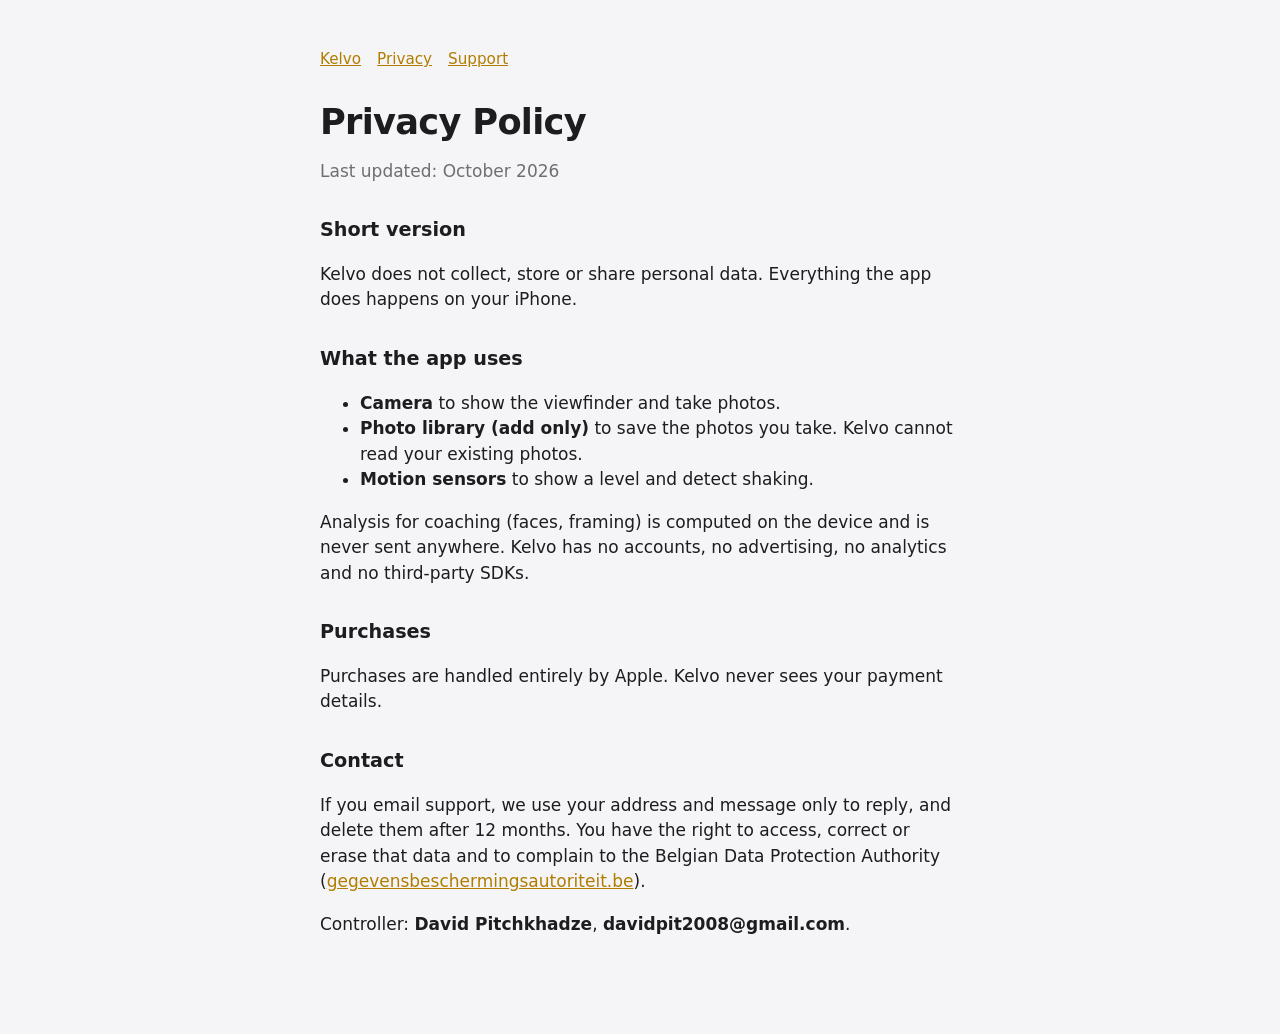
==== privacy.html @ 8fc8ec06 "Add privacy policy and support pages Co-Authored-By: Claude Sonnet 5.5 <noreply@anthropic.com> Claud" ====
<!doctype html><html lang="en"><head><meta charset="utf-8"><meta name="viewport" content="width=device-width,initial-scale=1">
<title>Kelvo Privacy Policy</title><link rel="stylesheet" href="style.css"></head><body><main>
<nav><a href="index.html">Kelvo</a><a href="privacy.html">Privacy</a><a href="support.html">Support</a></nav>
<h1>Privacy Policy</h1><p class="sub">Last updated: October 2026</p>
<h2>Short version</h2><p>Kelvo does not collect, store or share personal data. Everything the app does happens on your iPhone.</p>
<h2>What the app uses</h2><ul><li><b>Camera</b> to show the viewfinder and take photos.</li><li><b>Photo library (add only)</b> to save the photos you take. Kelvo cannot read your existing photos.</li><li><b>Motion sensors</b> to show a level and detect shaking.</li></ul>
<p>Analysis for coaching (faces, framing) is computed on the device and is never sent anywhere. Kelvo has no accounts, no advertising, no analytics and no third-party SDKs.</p>
<h2>Purchases</h2><p>Purchases are handled entirely by Apple. Kelvo never sees your payment details.</p>
<h2>Contact</h2><p>If you email support, we use your address and message only to reply, and delete them after 12 months. You have the right to access, correct or erase that data and to complain to the Belgian Data Protection Authority (<a href="https://www.gegevensbeschermingsautoriteit.be/">gegevensbeschermingsautoriteit.be</a>).</p>
<p>Controller: <b>David Pitchkhadze</b>, <b>davidpit2008@gmail.com</b>.</p>
</main></body></html>
---- style.css ----
:root{--bg:#f5f5f7;--fg:#1d1d1f;--sub:#6e6e73;--card:#fff;--accent:#b07d00}
@media(prefers-color-scheme:dark){:root{--bg:#000;--fg:#f5f5f7;--sub:#a1a1a6;--card:#1c1c1e;--accent:#ffcc40}}
*{box-sizing:border-box}body{margin:0;background:var(--bg);color:var(--fg);font:17px/1.5 -apple-system,BlinkMacSystemFont,"SF Pro Text",system-ui,sans-serif}
main{max-width:680px;margin:0 auto;padding:48px 20px 80px}h1{font-size:2.2rem;line-height:1.1;margin:0 0 8px;letter-spacing:-.02em}
h2{font-size:1.2rem;margin:32px 0 8px}p,li{color:var(--fg)}.sub{color:var(--sub)}a{color:var(--accent)}
.card{background:var(--card);border-radius:18px;padding:18px 20px;margin:16px 0}nav{display:flex;gap:16px;margin-bottom:32px;font-size:.95rem}
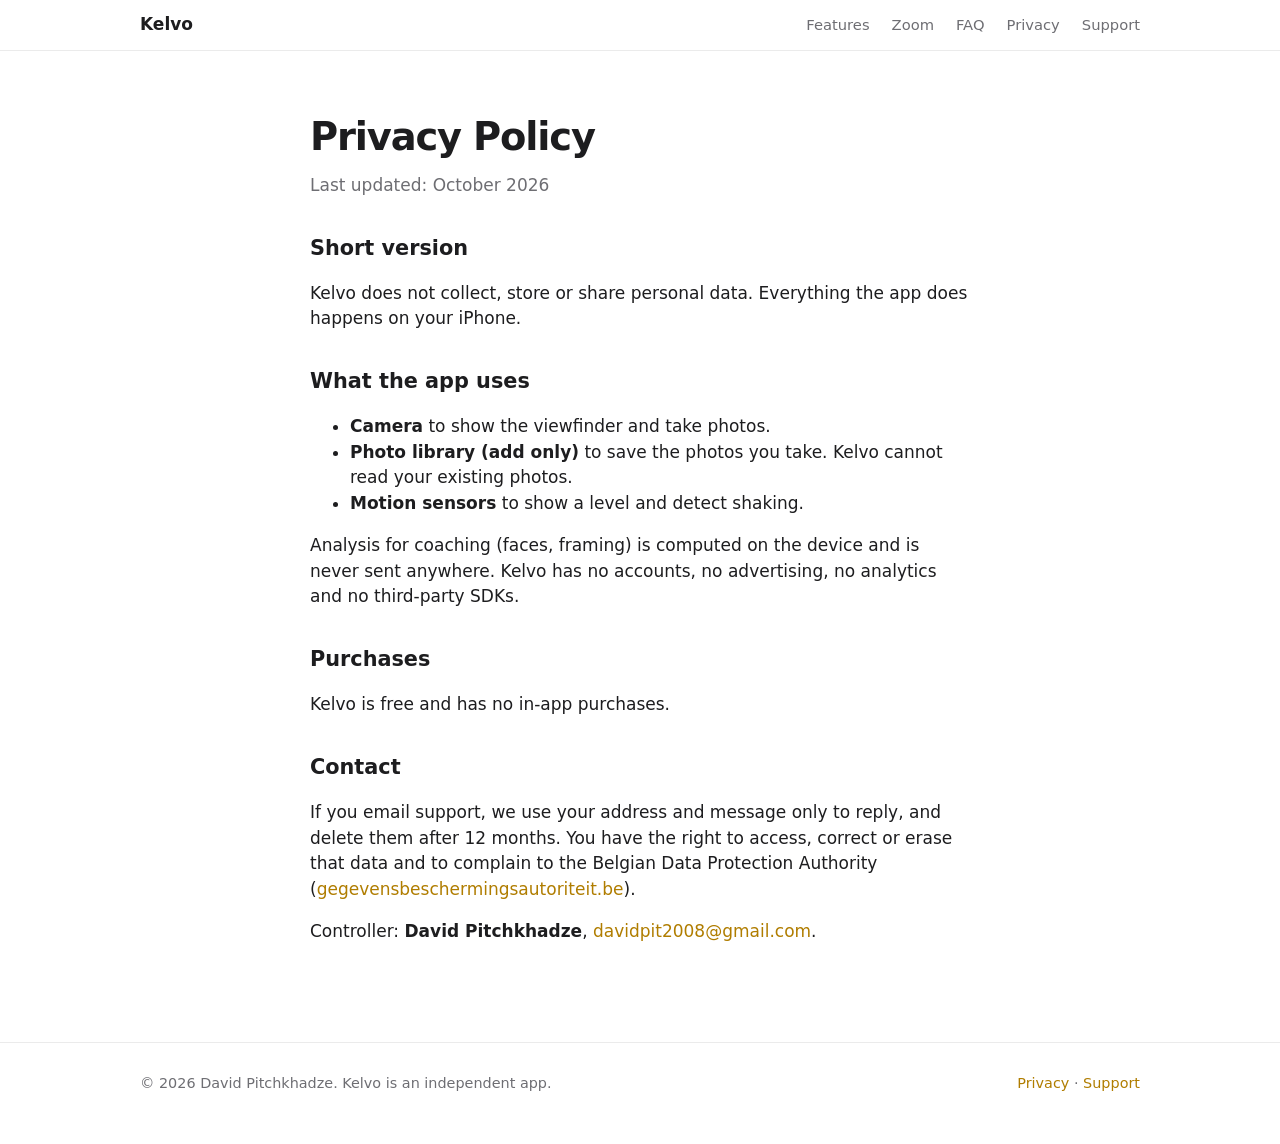
==== commit 296238ae: "Full landing page, privacy and support Co-Authored-By: Claude Sonnet 5.5 <noreply@anthropic.com> Cla" ====
--- a/privacy.html
+++ b/privacy.html
@@ -1,11 +1,51 @@
 <!doctype html><html lang="en"><head><meta charset="utf-8"><meta name="viewport" content="width=device-width,initial-scale=1">
-<title>Kelvo Privacy Policy</title><link rel="stylesheet" href="style.css"></head><body><main>
-<nav><a href="index.html">Kelvo</a><a href="privacy.html">Privacy</a><a href="support.html">Support</a></nav>
-<h1>Privacy Policy</h1><p class="sub">Last updated: October 2026</p>
+<title>Kelvo Privacy Policy</title><meta name="description" content="How Kelvo handles your data: it doesn&#x27;t collect any.">
+<meta name="theme-color" content="#000000"><meta property="og:title" content="Kelvo Privacy Policy"><meta property="og:description" content="How Kelvo handles your data: it doesn&#x27;t collect any.">
+<style>
+:root{--bg:#fff;--fg:#1d1d1f;--sub:#6e6e73;--card:#f5f5f7;--line:rgba(0,0,0,.08);--accent:#b07d00;--amber:#ffcc40}
+@media(prefers-color-scheme:dark){:root{--bg:#000;--fg:#f5f5f7;--sub:#a1a1a6;--card:#1c1c1e;--line:rgba(255,255,255,.1);--accent:#ffcc40}}
+*{box-sizing:border-box}html{scroll-behavior:smooth}body{margin:0;overflow-x:hidden;background:var(--bg);color:var(--fg);font:17px/1.5 -apple-system,BlinkMacSystemFont,"SF Pro Text",system-ui,sans-serif;-webkit-font-smoothing:antialiased}
+a{color:var(--accent);text-decoration:none}a:hover{text-decoration:underline}
+nav{position:sticky;top:0;z-index:10;backdrop-filter:saturate(180%) blur(20px);-webkit-backdrop-filter:saturate(180%) blur(20px);background:color-mix(in srgb,var(--bg) 72%,transparent);border-bottom:1px solid var(--line)}
+nav .in{max-width:1040px;margin:0 auto;padding:12px 20px;display:flex;align-items:center;justify-content:space-between}
+nav b{font-weight:600;color:var(--fg)}nav .links{display:flex;gap:22px;font-size:.92rem}nav .links a{color:var(--sub)}
+.wrap{max-width:1040px;margin:0 auto;padding:0 20px}
+.hero{text-align:center;padding:72px 0 24px}
+.eyebrow{color:var(--accent);font-weight:600;letter-spacing:.02em}
+h1{font-size:clamp(2rem,8.2vw,4.6rem);line-height:1.03;letter-spacing:-.03em;margin:10px 0 14px;font-weight:700}
+h1 em{font-style:normal;background:linear-gradient(90deg,#ffcc40,#ff9f0a);-webkit-background-clip:text;background-clip:text;color:transparent}
+.lead{max-width:640px;margin:0 auto;color:var(--sub);font-size:1.25rem}
+.cta{margin:30px 0 8px;display:flex;gap:12px;justify-content:center;flex-wrap:wrap}
+.btn{display:inline-flex;align-items:center;gap:8px;padding:13px 22px;border-radius:980px;font-weight:600;background:var(--fg);color:var(--bg)}
+.btn.ghost{background:transparent;color:var(--accent);border:1px solid var(--line)}.btn:hover{text-decoration:none;opacity:.88}
+.note{color:var(--sub);font-size:.9rem}
+.phones{display:flex;gap:28px;justify-content:center;align-items:flex-end;margin:46px 0 0;flex-wrap:wrap}
+.phone{width:250px;aspect-ratio:1320/2868;border-radius:40px;border:7px solid #1a1a1c;background:#000;position:relative;overflow:hidden;box-shadow:0 30px 60px -20px rgba(0,0,0,.45)}
+.phone img{width:100%;height:100%;object-fit:cover;display:block}
+.phone.mock{background:linear-gradient(160deg,#2b3140,#14161c 60%,#262932)}
+.phone.mock .grid{position:absolute;inset:14% 0 24% 0;background:linear-gradient(transparent 33%,rgba(255,255,255,.25) 33%,rgba(255,255,255,.25) calc(33% + 1px),transparent calc(33% + 1px),transparent 66%,rgba(255,255,255,.25) 66%,rgba(255,255,255,.25) calc(66% + 1px),transparent calc(66% + 1px)),linear-gradient(90deg,transparent 33%,rgba(255,255,255,.25) 33%,rgba(255,255,255,.25) calc(33% + 1px),transparent calc(33% + 1px),transparent 66%,rgba(255,255,255,.25) 66%,rgba(255,255,255,.25) calc(66% + 1px),transparent calc(66% + 1px))}
+.phone.mock .pill{position:absolute;left:50%;transform:translateX(-50%);bottom:30%;padding:8px 14px;border-radius:99px;background:rgba(255,255,255,.14);backdrop-filter:blur(12px);color:#fff;font-size:.78rem;font-weight:600;white-space:nowrap}
+.phone.mock .shutter{position:absolute;left:50%;transform:translateX(-50%);bottom:5%;width:58px;height:58px;border-radius:50%;border:4px solid #fff;box-shadow:inset 0 0 0 4px #000,inset 0 0 0 40px #fff}
+.phone.mock .zoom{position:absolute;left:50%;transform:translateX(-50%);bottom:17%;display:flex;gap:6px;color:#fff;font-size:.72rem;font-weight:600}
+.phone.mock .zoom span{width:30px;height:30px;border-radius:50%;background:rgba(255,255,255,.14);display:grid;place-items:center}.phone.mock .zoom span.on{color:#ffcc40}
+section{padding:84px 0}section h2{font-size:clamp(1.9rem,4.4vw,3rem);letter-spacing:-.02em;line-height:1.08;margin:0 0 12px}
+section .lead2{color:var(--sub);font-size:1.15rem;max-width:620px;margin:0 0 36px}
+.cards{display:grid;grid-template-columns:repeat(auto-fit,minmax(260px,1fr));gap:16px}
+.card{background:var(--card);border-radius:24px;padding:26px}.card h3{margin:10px 0 6px;font-size:1.2rem}.card p{margin:0;color:var(--sub)}
+.ico{width:44px;height:44px;border-radius:12px;display:grid;place-items:center;font-size:1.4rem;background:linear-gradient(145deg,#ffcc40,#ff9f0a);color:#1a1a1c}
+.zones{display:grid;grid-template-columns:repeat(auto-fit,minmax(220px,1fr));gap:14px}
+.zone{border-radius:20px;padding:20px;background:var(--card);border:1px solid var(--line)}.zone b{display:block;font-size:1.05rem}.zone span{color:var(--sub);font-size:.95rem}
+.dot{display:inline-block;width:10px;height:10px;border-radius:50%;margin-right:8px}
+details{border-bottom:1px solid var(--line);padding:16px 0}summary{cursor:pointer;font-weight:600;list-style:none}summary::-webkit-details-marker{display:none}details p{color:var(--sub);margin:10px 0 0}
+footer{border-top:1px solid var(--line);padding:30px 0 50px;color:var(--sub);font-size:.9rem}footer .wrap{display:flex;gap:18px;flex-wrap:wrap;justify-content:space-between}
+.phone{max-width:30vw}@media(max-width:620px){nav .links a:not(:nth-last-child(-n+2)){display:none}.phones{gap:10px}.phone{border-width:4px;border-radius:24px}.hero{padding-top:48px}}.doc{max-width:700px;margin:0 auto;padding:56px 20px 80px}.doc h1{font-size:2.4rem}.doc h2{margin-top:34px;font-size:1.3rem}.doc li,.doc p{color:var(--fg)}.doc .sub{color:var(--sub)}
+</style></head><body>
+<nav><div class="in"><b>Kelvo</b><div class="links"><a href="index.html#features">Features</a><a href="index.html#zoom">Zoom</a><a href="index.html#faq">FAQ</a><a href="privacy.html">Privacy</a><a href="support.html">Support</a></div></div></nav>
+<div class="doc"><h1>Privacy Policy</h1><p class="sub">Last updated: October 2026</p>
 <h2>Short version</h2><p>Kelvo does not collect, store or share personal data. Everything the app does happens on your iPhone.</p>
 <h2>What the app uses</h2><ul><li><b>Camera</b> to show the viewfinder and take photos.</li><li><b>Photo library (add only)</b> to save the photos you take. Kelvo cannot read your existing photos.</li><li><b>Motion sensors</b> to show a level and detect shaking.</li></ul>
 <p>Analysis for coaching (faces, framing) is computed on the device and is never sent anywhere. Kelvo has no accounts, no advertising, no analytics and no third-party SDKs.</p>
-<h2>Purchases</h2><p>Purchases are handled entirely by Apple. Kelvo never sees your payment details.</p>
+<h2>Purchases</h2><p>Kelvo is free and has no in-app purchases.</p>
 <h2>Contact</h2><p>If you email support, we use your address and message only to reply, and delete them after 12 months. You have the right to access, correct or erase that data and to complain to the Belgian Data Protection Authority (<a href="https://www.gegevensbeschermingsautoriteit.be/">gegevensbeschermingsautoriteit.be</a>).</p>
-<p>Controller: <b>David Pitchkhadze</b>, <b>davidpit2008@gmail.com</b>.</p>
-</main></body></html>
+<p>Controller: <b>David Pitchkhadze</b>, <a href="mailto:davidpit2008@gmail.com">davidpit2008@gmail.com</a>.</p></div>
+<footer><div class="wrap"><span>© 2026 David Pitchkhadze. Kelvo is an independent app.</span><span><a href="privacy.html">Privacy</a> · <a href="support.html">Support</a></span></div></footer></body></html>
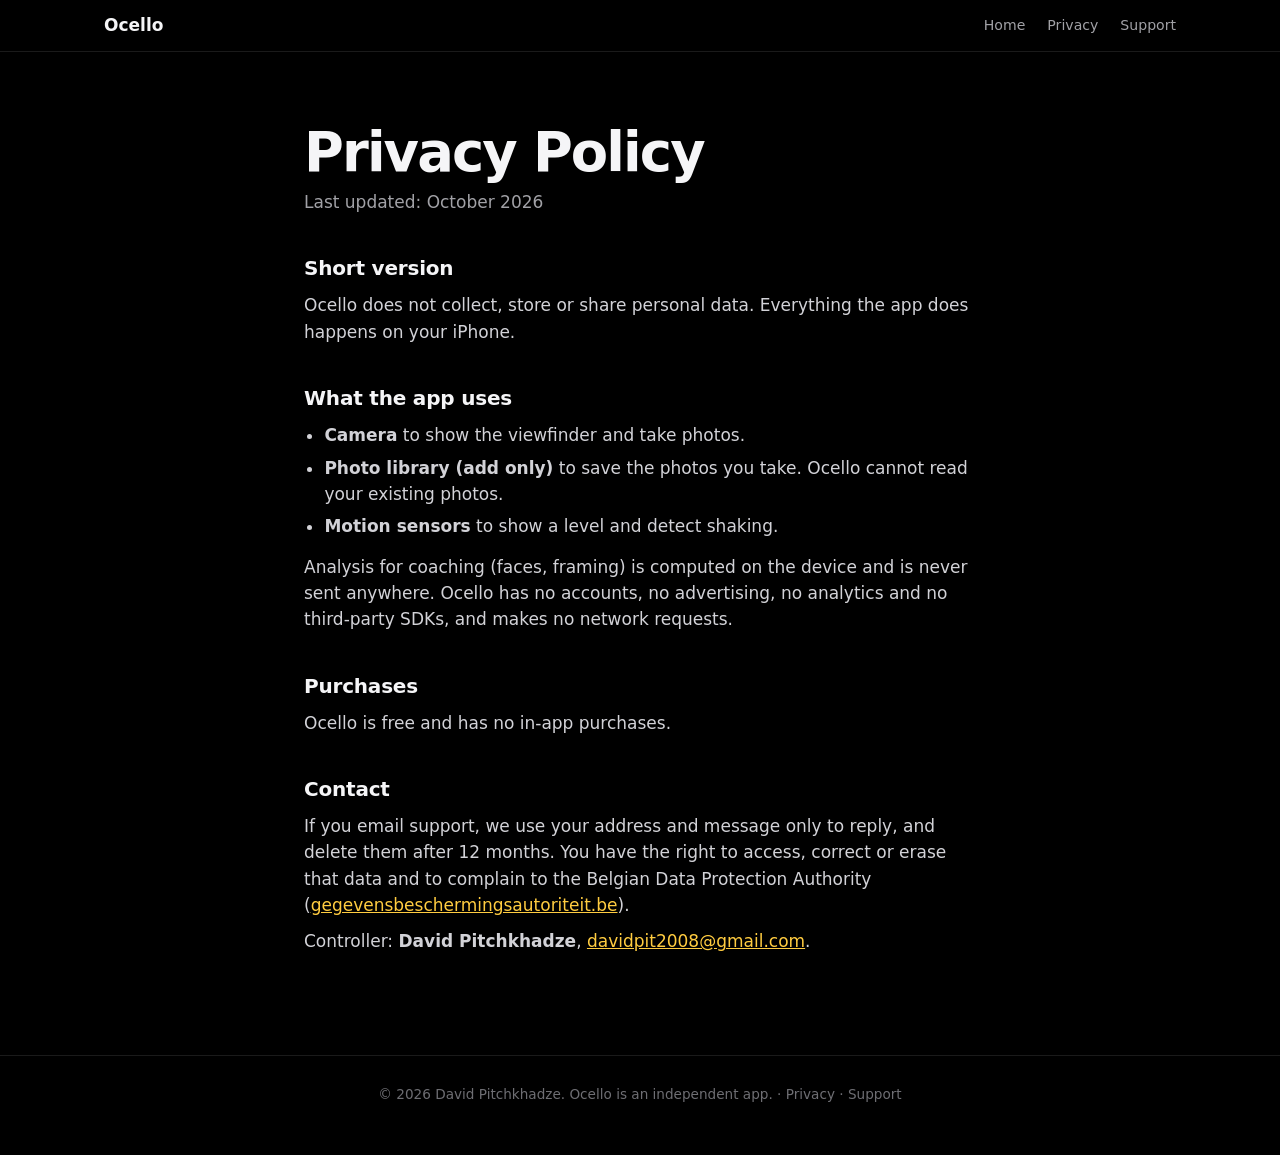
==== commit b1e88b61: "Redesigned landing page (Ocello): interactive coach demo, honest-zoom slider, manual controls Co-Aut" ====
--- a/privacy.html
+++ b/privacy.html
@@ -1,51 +1,19 @@
 <!doctype html><html lang="en"><head><meta charset="utf-8"><meta name="viewport" content="width=device-width,initial-scale=1">
-<title>Kelvo Privacy Policy</title><meta name="description" content="How Kelvo handles your data: it doesn&#x27;t collect any.">
-<meta name="theme-color" content="#000000"><meta property="og:title" content="Kelvo Privacy Policy"><meta property="og:description" content="How Kelvo handles your data: it doesn&#x27;t collect any.">
-<style>
-:root{--bg:#fff;--fg:#1d1d1f;--sub:#6e6e73;--card:#f5f5f7;--line:rgba(0,0,0,.08);--accent:#b07d00;--amber:#ffcc40}
-@media(prefers-color-scheme:dark){:root{--bg:#000;--fg:#f5f5f7;--sub:#a1a1a6;--card:#1c1c1e;--line:rgba(255,255,255,.1);--accent:#ffcc40}}
-*{box-sizing:border-box}html{scroll-behavior:smooth}body{margin:0;overflow-x:hidden;background:var(--bg);color:var(--fg);font:17px/1.5 -apple-system,BlinkMacSystemFont,"SF Pro Text",system-ui,sans-serif;-webkit-font-smoothing:antialiased}
-a{color:var(--accent);text-decoration:none}a:hover{text-decoration:underline}
-nav{position:sticky;top:0;z-index:10;backdrop-filter:saturate(180%) blur(20px);-webkit-backdrop-filter:saturate(180%) blur(20px);background:color-mix(in srgb,var(--bg) 72%,transparent);border-bottom:1px solid var(--line)}
-nav .in{max-width:1040px;margin:0 auto;padding:12px 20px;display:flex;align-items:center;justify-content:space-between}
-nav b{font-weight:600;color:var(--fg)}nav .links{display:flex;gap:22px;font-size:.92rem}nav .links a{color:var(--sub)}
-.wrap{max-width:1040px;margin:0 auto;padding:0 20px}
-.hero{text-align:center;padding:72px 0 24px}
-.eyebrow{color:var(--accent);font-weight:600;letter-spacing:.02em}
-h1{font-size:clamp(2rem,8.2vw,4.6rem);line-height:1.03;letter-spacing:-.03em;margin:10px 0 14px;font-weight:700}
-h1 em{font-style:normal;background:linear-gradient(90deg,#ffcc40,#ff9f0a);-webkit-background-clip:text;background-clip:text;color:transparent}
-.lead{max-width:640px;margin:0 auto;color:var(--sub);font-size:1.25rem}
-.cta{margin:30px 0 8px;display:flex;gap:12px;justify-content:center;flex-wrap:wrap}
-.btn{display:inline-flex;align-items:center;gap:8px;padding:13px 22px;border-radius:980px;font-weight:600;background:var(--fg);color:var(--bg)}
-.btn.ghost{background:transparent;color:var(--accent);border:1px solid var(--line)}.btn:hover{text-decoration:none;opacity:.88}
-.note{color:var(--sub);font-size:.9rem}
-.phones{display:flex;gap:28px;justify-content:center;align-items:flex-end;margin:46px 0 0;flex-wrap:wrap}
-.phone{width:250px;aspect-ratio:1320/2868;border-radius:40px;border:7px solid #1a1a1c;background:#000;position:relative;overflow:hidden;box-shadow:0 30px 60px -20px rgba(0,0,0,.45)}
-.phone img{width:100%;height:100%;object-fit:cover;display:block}
-.phone.mock{background:linear-gradient(160deg,#2b3140,#14161c 60%,#262932)}
-.phone.mock .grid{position:absolute;inset:14% 0 24% 0;background:linear-gradient(transparent 33%,rgba(255,255,255,.25) 33%,rgba(255,255,255,.25) calc(33% + 1px),transparent calc(33% + 1px),transparent 66%,rgba(255,255,255,.25) 66%,rgba(255,255,255,.25) calc(66% + 1px),transparent calc(66% + 1px)),linear-gradient(90deg,transparent 33%,rgba(255,255,255,.25) 33%,rgba(255,255,255,.25) calc(33% + 1px),transparent calc(33% + 1px),transparent 66%,rgba(255,255,255,.25) 66%,rgba(255,255,255,.25) calc(66% + 1px),transparent calc(66% + 1px))}
-.phone.mock .pill{position:absolute;left:50%;transform:translateX(-50%);bottom:30%;padding:8px 14px;border-radius:99px;background:rgba(255,255,255,.14);backdrop-filter:blur(12px);color:#fff;font-size:.78rem;font-weight:600;white-space:nowrap}
-.phone.mock .shutter{position:absolute;left:50%;transform:translateX(-50%);bottom:5%;width:58px;height:58px;border-radius:50%;border:4px solid #fff;box-shadow:inset 0 0 0 4px #000,inset 0 0 0 40px #fff}
-.phone.mock .zoom{position:absolute;left:50%;transform:translateX(-50%);bottom:17%;display:flex;gap:6px;color:#fff;font-size:.72rem;font-weight:600}
-.phone.mock .zoom span{width:30px;height:30px;border-radius:50%;background:rgba(255,255,255,.14);display:grid;place-items:center}.phone.mock .zoom span.on{color:#ffcc40}
-section{padding:84px 0}section h2{font-size:clamp(1.9rem,4.4vw,3rem);letter-spacing:-.02em;line-height:1.08;margin:0 0 12px}
-section .lead2{color:var(--sub);font-size:1.15rem;max-width:620px;margin:0 0 36px}
-.cards{display:grid;grid-template-columns:repeat(auto-fit,minmax(260px,1fr));gap:16px}
-.card{background:var(--card);border-radius:24px;padding:26px}.card h3{margin:10px 0 6px;font-size:1.2rem}.card p{margin:0;color:var(--sub)}
-.ico{width:44px;height:44px;border-radius:12px;display:grid;place-items:center;font-size:1.4rem;background:linear-gradient(145deg,#ffcc40,#ff9f0a);color:#1a1a1c}
-.zones{display:grid;grid-template-columns:repeat(auto-fit,minmax(220px,1fr));gap:14px}
-.zone{border-radius:20px;padding:20px;background:var(--card);border:1px solid var(--line)}.zone b{display:block;font-size:1.05rem}.zone span{color:var(--sub);font-size:.95rem}
-.dot{display:inline-block;width:10px;height:10px;border-radius:50%;margin-right:8px}
-details{border-bottom:1px solid var(--line);padding:16px 0}summary{cursor:pointer;font-weight:600;list-style:none}summary::-webkit-details-marker{display:none}details p{color:var(--sub);margin:10px 0 0}
-footer{border-top:1px solid var(--line);padding:30px 0 50px;color:var(--sub);font-size:.9rem}footer .wrap{display:flex;gap:18px;flex-wrap:wrap;justify-content:space-between}
-.phone{max-width:30vw}@media(max-width:620px){nav .links a:not(:nth-last-child(-n+2)){display:none}.phones{gap:10px}.phone{border-width:4px;border-radius:24px}.hero{padding-top:48px}}.doc{max-width:700px;margin:0 auto;padding:56px 20px 80px}.doc h1{font-size:2.4rem}.doc h2{margin-top:34px;font-size:1.3rem}.doc li,.doc p{color:var(--fg)}.doc .sub{color:var(--sub)}
+<title>Ocello Privacy Policy</title><meta name="description" content="How Ocello handles your data: it doesn&#x27;t collect any."><meta name="theme-color" content="#000000"><style>
+:root{--bg:#000;--fg:#f5f5f7;--sub:#a1a1a6;--line:rgba(255,255,255,.1);--amber:#ffcc40}
+*{box-sizing:border-box;margin:0;padding:0}body{background:var(--bg);color:var(--fg);font:17px/1.55 -apple-system,BlinkMacSystemFont,"SF Pro Text",system-ui,sans-serif;-webkit-font-smoothing:antialiased}
+a{color:var(--amber)}nav{position:sticky;top:0;z-index:5;height:52px;display:flex;align-items:center;background:rgba(0,0,0,.6);-webkit-backdrop-filter:saturate(180%) blur(22px);backdrop-filter:saturate(180%) blur(22px);border-bottom:1px solid var(--line)}
+nav .in{max-width:1120px;width:100%;margin:0 auto;padding:0 24px;display:flex;justify-content:space-between;align-items:center}nav b{font-weight:600}nav .l{display:flex;gap:22px;font-size:.88rem}nav .l a{color:var(--sub);text-decoration:none}nav .l a:hover{color:var(--fg)}
+.doc{max-width:720px;margin:0 auto;padding:72px 24px 100px}.doc h1{font-size:clamp(2.2rem,6vw,3.4rem);letter-spacing:-.035em;line-height:1.05;margin-bottom:8px}
+.doc h2{font-size:1.25rem;letter-spacing:-.01em;margin:38px 0 8px}.doc p,.doc li{color:#d2d2d7}.doc li{margin-left:1.2em;margin-bottom:6px}.doc .sub{color:var(--sub)}
+footer{border-top:1px solid var(--line);padding:28px 24px 50px;color:#6e6e73;font-size:.85rem;text-align:center}footer a{color:#6e6e73;text-decoration:none}footer a:hover{color:var(--fg)}
 </style></head><body>
-<nav><div class="in"><b>Kelvo</b><div class="links"><a href="index.html#features">Features</a><a href="index.html#zoom">Zoom</a><a href="index.html#faq">FAQ</a><a href="privacy.html">Privacy</a><a href="support.html">Support</a></div></div></nav>
+<nav><div class="in"><b><a href="index.html" style="color:inherit;text-decoration:none">Ocello</a></b><div class="l"><a href="index.html">Home</a><a href="privacy.html">Privacy</a><a href="support.html">Support</a></div></div></nav>
 <div class="doc"><h1>Privacy Policy</h1><p class="sub">Last updated: October 2026</p>
-<h2>Short version</h2><p>Kelvo does not collect, store or share personal data. Everything the app does happens on your iPhone.</p>
-<h2>What the app uses</h2><ul><li><b>Camera</b> to show the viewfinder and take photos.</li><li><b>Photo library (add only)</b> to save the photos you take. Kelvo cannot read your existing photos.</li><li><b>Motion sensors</b> to show a level and detect shaking.</li></ul>
-<p>Analysis for coaching (faces, framing) is computed on the device and is never sent anywhere. Kelvo has no accounts, no advertising, no analytics and no third-party SDKs.</p>
-<h2>Purchases</h2><p>Kelvo is free and has no in-app purchases.</p>
+<h2>Short version</h2><p>Ocello does not collect, store or share personal data. Everything the app does happens on your iPhone.</p>
+<h2>What the app uses</h2><ul><li><b>Camera</b> to show the viewfinder and take photos.</li><li><b>Photo library (add only)</b> to save the photos you take. Ocello cannot read your existing photos.</li><li><b>Motion sensors</b> to show a level and detect shaking.</li></ul>
+<p style="margin-top:14px">Analysis for coaching (faces, framing) is computed on the device and is never sent anywhere. Ocello has no accounts, no advertising, no analytics and no third-party SDKs, and makes no network requests.</p>
+<h2>Purchases</h2><p>Ocello is free and has no in-app purchases.</p>
 <h2>Contact</h2><p>If you email support, we use your address and message only to reply, and delete them after 12 months. You have the right to access, correct or erase that data and to complain to the Belgian Data Protection Authority (<a href="https://www.gegevensbeschermingsautoriteit.be/">gegevensbeschermingsautoriteit.be</a>).</p>
-<p>Controller: <b>David Pitchkhadze</b>, <a href="mailto:davidpit2008@gmail.com">davidpit2008@gmail.com</a>.</p></div>
-<footer><div class="wrap"><span>© 2026 David Pitchkhadze. Kelvo is an independent app.</span><span><a href="privacy.html">Privacy</a> · <a href="support.html">Support</a></span></div></footer></body></html>+<p style="margin-top:10px">Controller: <b>David Pitchkhadze</b>, <a href="mailto:davidpit2008@gmail.com">davidpit2008@gmail.com</a>.</p></div>
+<footer>© 2026 David Pitchkhadze. Ocello is an independent app. · <a href="privacy.html">Privacy</a> · <a href="support.html">Support</a></footer></body></html>
